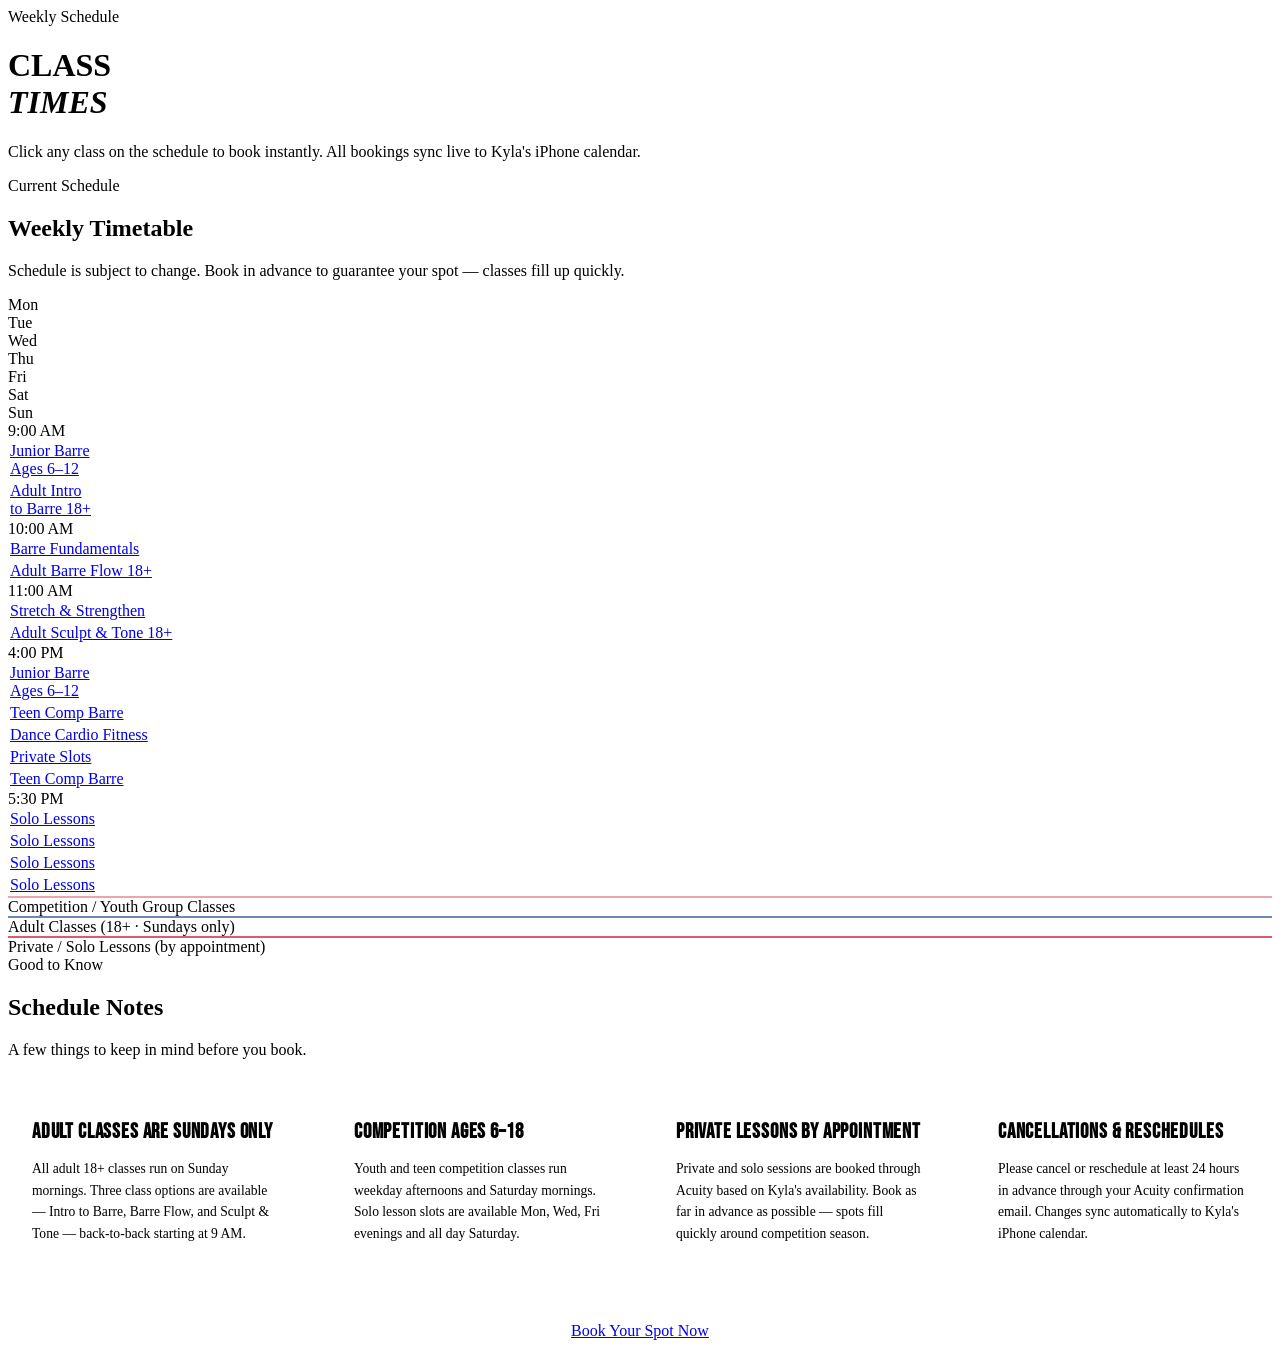
==== schedule.html @ 9740905f "Add files via upload" ====
<!DOCTYPE html>
<html lang="en">
<head>
<meta charset="UTF-8">
<meta name="viewport" content="width=device-width, initial-scale=1.0">
<title>Schedule – Kyla Chang Barre & Fitness</title>
<link href="https://fonts.googleapis.com/css2?family=Bebas+Neue&family=DM+Sans:opsz,wght@9..40,300;9..40,400;9..40,500&display=swap" rel="stylesheet">
<link rel="stylesheet" href="css/style.css">
<style>
  .page-hero { background: var(--navy); }
  #weekly { background: var(--navy-mid); }
  #notes  { background: var(--navy); }

  .notes-grid { display: grid; grid-template-columns: repeat(auto-fit, minmax(240px, 1fr)); gap: 1.5rem; }
  .note-card {
    border: 1px solid var(--border); border-radius: 4px;
    padding: 1.5rem; position: relative;
  }
  .note-card::before { content: ''; position: absolute; top: 0; left: 0; width: 3px; height: 100%; background: var(--red); }
  .note-card h3 { font-family: 'Bebas Neue', sans-serif; font-size: 1.3rem; letter-spacing: 0.04em; margin-bottom: 0.5rem; }
  .note-card p { font-size: 0.85rem; color: var(--muted); font-weight: 300; line-height: 1.6; }
</style>
</head>
<body>
<div id="site-nav"></div>
<main>

  <!-- PAGE HERO -->
  <div class="page-hero">
    <div class="page-hero-bg"></div>
    <div class="page-hero-content">
      <div class="page-hero-eyebrow">Weekly Schedule</div>
      <h1>CLASS<br><em>TIMES</em></h1>
      <p>Click any class on the schedule to book instantly. All bookings sync live to Kyla's iPhone calendar.</p>
    </div>
  </div>

  <!-- WEEKLY SCHEDULE -->
  <section id="weekly">
    <div class="section-label">Current Schedule</div>
    <h2>Weekly Timetable</h2>
    <p class="section-sub">Schedule is subject to change. Book in advance to guarantee your spot — classes fill up quickly.</p>

    <div style="overflow-x:auto;">
      <div class="schedule-grid">
        <!-- HEADER ROW -->
        <div class="sched-cell sched-header"></div>
        <div class="sched-cell sched-header">Mon</div>
        <div class="sched-cell sched-header">Tue</div>
        <div class="sched-cell sched-header">Wed</div>
        <div class="sched-cell sched-header">Thu</div>
        <div class="sched-cell sched-header">Fri</div>
        <div class="sched-cell sched-header">Sat</div>
        <div class="sched-cell sched-header" style="color:var(--red);">Sun</div>

        <!-- 9:00 AM -->
        <div class="sched-cell sched-time">9:00 AM</div>
        <div class="sched-cell sched-empty"></div>
        <div class="sched-cell sched-empty"></div>
        <div class="sched-cell sched-empty"></div>
        <div class="sched-cell sched-empty"></div>
        <div class="sched-cell sched-empty"></div>
        <div class="sched-cell" style="padding:2px;"><a class="sched-class" href="booking.html">Junior Barre<br>Ages 6–12</a></div>
        <div class="sched-cell" style="padding:2px;"><a class="sched-class adult" href="booking.html">Adult Intro<br>to Barre 18+</a></div>

        <!-- 10:00 AM -->
        <div class="sched-cell sched-time">10:00 AM</div>
        <div class="sched-cell sched-empty"></div>
        <div class="sched-cell sched-empty"></div>
        <div class="sched-cell sched-empty"></div>
        <div class="sched-cell sched-empty"></div>
        <div class="sched-cell sched-empty"></div>
        <div class="sched-cell" style="padding:2px;"><a class="sched-class" href="booking.html">Barre Fundamentals</a></div>
        <div class="sched-cell" style="padding:2px;"><a class="sched-class adult" href="booking.html">Adult Barre Flow 18+</a></div>

        <!-- 11:00 AM -->
        <div class="sched-cell sched-time">11:00 AM</div>
        <div class="sched-cell sched-empty"></div>
        <div class="sched-cell sched-empty"></div>
        <div class="sched-cell" style="padding:2px;"><a class="sched-class" href="booking.html">Stretch &amp; Strengthen</a></div>
        <div class="sched-cell sched-empty"></div>
        <div class="sched-cell sched-empty"></div>
        <div class="sched-cell sched-empty"></div>
        <div class="sched-cell" style="padding:2px;"><a class="sched-class adult" href="booking.html">Adult Sculpt &amp; Tone 18+</a></div>

        <!-- 4:00 PM -->
        <div class="sched-cell sched-time">4:00 PM</div>
        <div class="sched-cell" style="padding:2px;"><a class="sched-class" href="booking.html">Junior Barre<br>Ages 6–12</a></div>
        <div class="sched-cell" style="padding:2px;"><a class="sched-class" href="booking.html">Teen Comp Barre</a></div>
        <div class="sched-cell" style="padding:2px;"><a class="sched-class" href="booking.html">Dance Cardio Fitness</a></div>
        <div class="sched-cell" style="padding:2px;"><a class="sched-class private" href="booking.html">Private Slots</a></div>
        <div class="sched-cell" style="padding:2px;"><a class="sched-class" href="booking.html">Teen Comp Barre</a></div>
        <div class="sched-cell sched-empty"></div>
        <div class="sched-cell sched-empty"></div>

        <!-- 5:30 PM -->
        <div class="sched-cell sched-time">5:30 PM</div>
        <div class="sched-cell" style="padding:2px;"><a class="sched-class private" href="booking.html">Solo Lessons</a></div>
        <div class="sched-cell sched-empty"></div>
        <div class="sched-cell" style="padding:2px;"><a class="sched-class private" href="booking.html">Solo Lessons</a></div>
        <div class="sched-cell sched-empty"></div>
        <div class="sched-cell" style="padding:2px;"><a class="sched-class private" href="booking.html">Solo Lessons</a></div>
        <div class="sched-cell" style="padding:2px;"><a class="sched-class private" href="booking.html">Solo Lessons</a></div>
        <div class="sched-cell sched-empty"></div>
      </div>
    </div>

    <div class="schedule-legend">
      <div class="legend-item">
        <div class="legend-dot" style="background:rgba(200,16,46,0.1);border:1px solid rgba(200,16,46,0.3);"></div>
        Competition / Youth Group Classes
      </div>
      <div class="legend-item">
        <div class="legend-dot" style="background:rgba(30,53,96,0.6);border:1px solid rgba(100,140,200,0.4);"></div>
        Adult Classes (18+ · Sundays only)
      </div>
      <div class="legend-item">
        <div class="legend-dot" style="background:rgba(200,16,46,0.2);border:1px solid rgba(200,16,46,0.6);"></div>
        Private / Solo Lessons (by appointment)
      </div>
    </div>
  </section>

  <!-- NOTES -->
  <section id="notes">
    <div class="section-label">Good to Know</div>
    <h2>Schedule Notes</h2>
    <p class="section-sub">A few things to keep in mind before you book.</p>

    <div class="notes-grid">
      <div class="note-card">
        <h3>Adult Classes Are Sundays Only</h3>
        <p>All adult 18+ classes run on Sunday mornings. Three class options are available — Intro to Barre, Barre Flow, and Sculpt &amp; Tone — back-to-back starting at 9 AM.</p>
      </div>
      <div class="note-card">
        <h3>Competition Ages 6–18</h3>
        <p>Youth and teen competition classes run weekday afternoons and Saturday mornings. Solo lesson slots are available Mon, Wed, Fri evenings and all day Saturday.</p>
      </div>
      <div class="note-card">
        <h3>Private Lessons by Appointment</h3>
        <p>Private and solo sessions are booked through Acuity based on Kyla's availability. Book as far in advance as possible — spots fill quickly around competition season.</p>
      </div>
      <div class="note-card">
        <h3>Cancellations &amp; Reschedules</h3>
        <p>Please cancel or reschedule at least 24 hours in advance through your Acuity confirmation email. Changes sync automatically to Kyla's iPhone calendar.</p>
      </div>
    </div>

    <div style="margin-top:2.5rem;text-align:center;">
      <a href="booking.html" class="btn-primary">Book Your Spot Now</a>
    </div>
  </section>

</main>
<div id="site-footer"></div>
<script src="css/nav.js"></script>
</body>
</html>
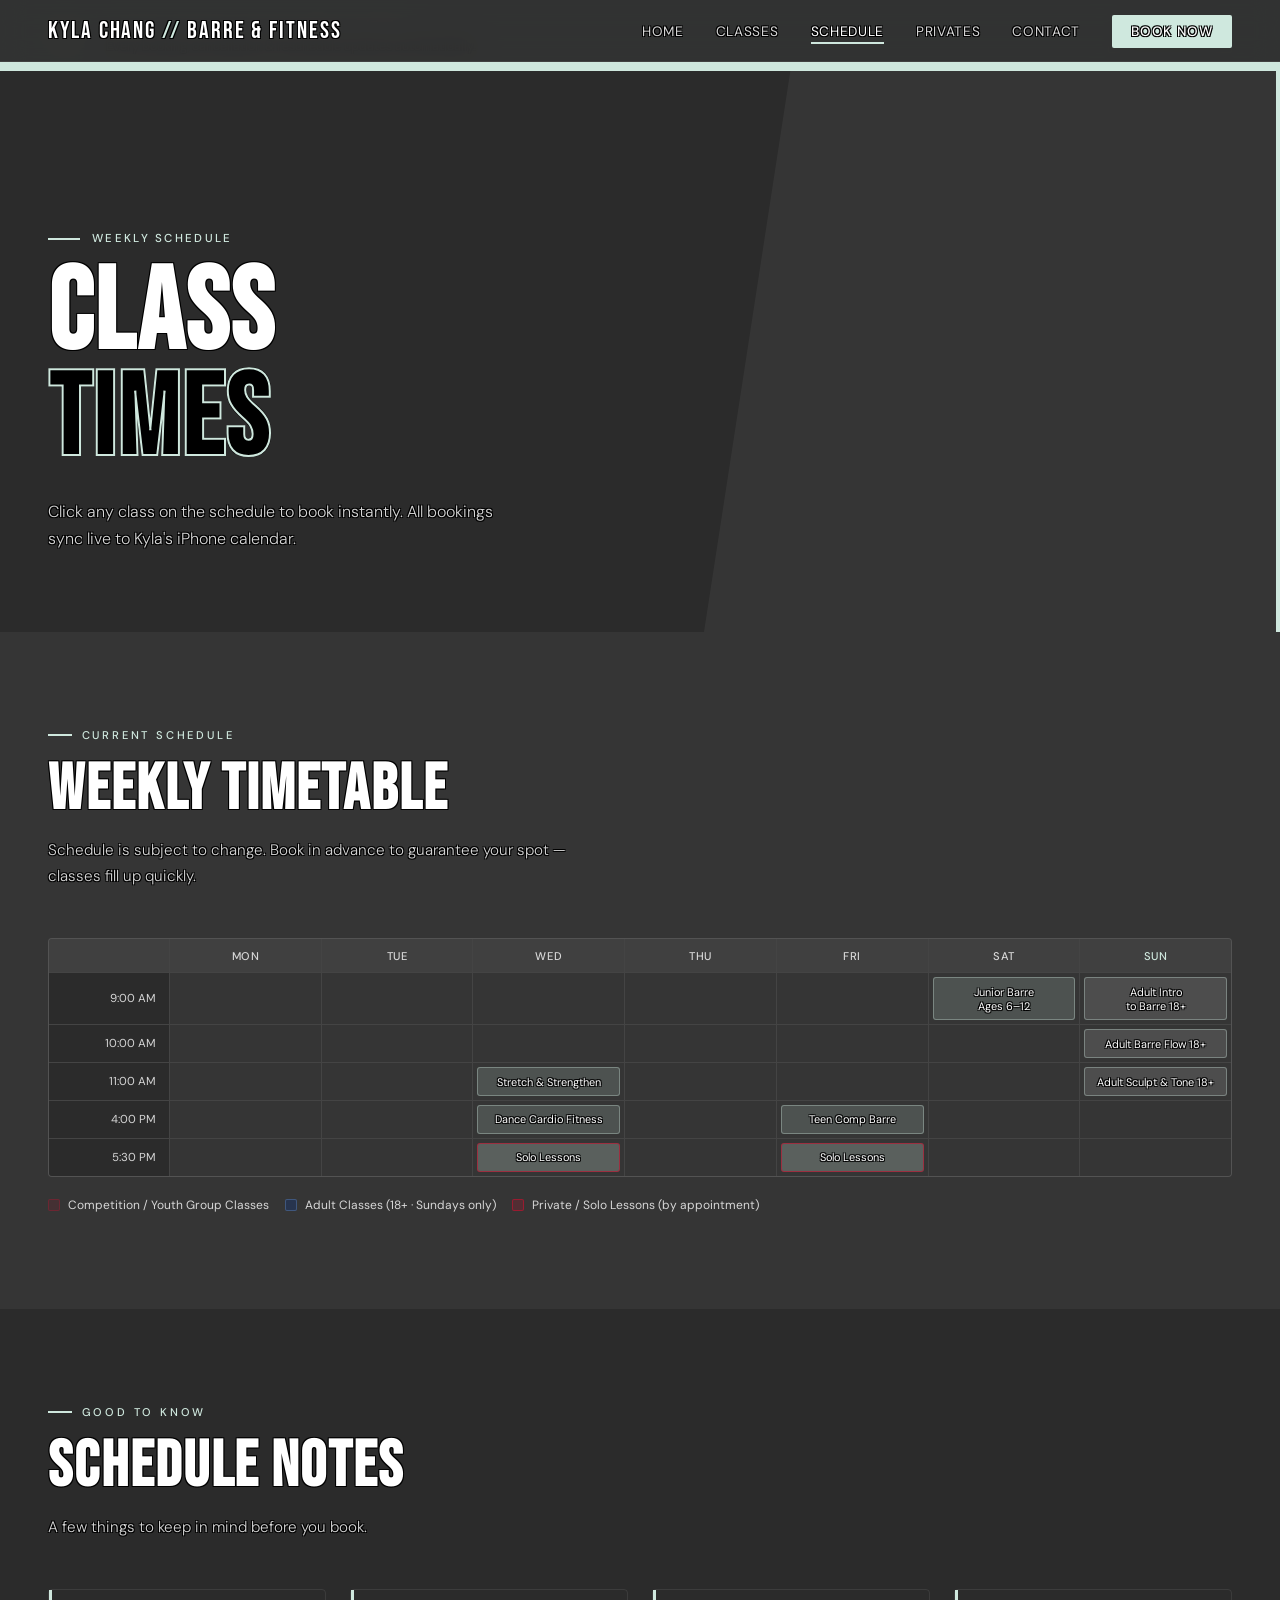
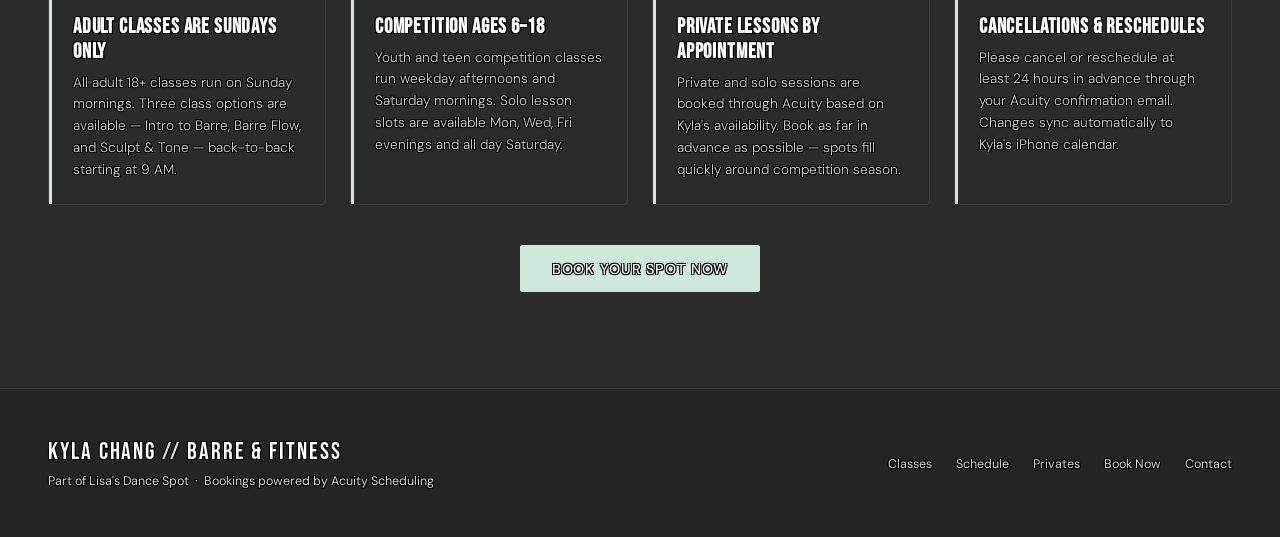
==== commit d1123fbd: "Update schedule.html" ====
--- a/schedule.html
+++ b/schedule.html
@@ -43,65 +43,84 @@
 
     <div style="overflow-x:auto;">
       <div class="schedule-grid">
-        <!-- HEADER ROW -->
-        <div class="sched-cell sched-header"></div>
-        <div class="sched-cell sched-header">Mon</div>
-        <div class="sched-cell sched-header">Tue</div>
-        <div class="sched-cell sched-header">Wed</div>
-        <div class="sched-cell sched-header">Thu</div>
-        <div class="sched-cell sched-header">Fri</div>
-        <div class="sched-cell sched-header">Sat</div>
-        <div class="sched-cell sched-header" style="color:var(--red);">Sun</div>
+  <!-- HEADER ROW -->
+  <div class="sched-cell sched-header"></div>
+  <div class="sched-cell sched-header">Mon</div>
+  <div class="sched-cell sched-header">Tue</div>
+  <div class="sched-cell sched-header">Wed</div>
+  <div class="sched-cell sched-header">Thu</div>
+  <div class="sched-cell sched-header">Fri</div>
+  <div class="sched-cell sched-header">Sat</div>
+  <div class="sched-cell sched-header" style="color:var(--red);">Sun</div>
 
-        <!-- 9:00 AM -->
-        <div class="sched-cell sched-time">9:00 AM</div>
-        <div class="sched-cell sched-empty"></div>
-        <div class="sched-cell sched-empty"></div>
-        <div class="sched-cell sched-empty"></div>
-        <div class="sched-cell sched-empty"></div>
-        <div class="sched-cell sched-empty"></div>
-        <div class="sched-cell" style="padding:2px;"><a class="sched-class" href="booking.html">Junior Barre<br>Ages 6–12</a></div>
-        <div class="sched-cell" style="padding:2px;"><a class="sched-class adult" href="booking.html">Adult Intro<br>to Barre 18+</a></div>
+  <!-- 9:00 AM -->
+  <div class="sched-cell sched-time">9:00 AM</div>
+  <div class="sched-cell sched-empty"></div>
+  <div class="sched-cell sched-empty"></div>
+  <div class="sched-cell sched-empty"></div>
+  <div class="sched-cell sched-empty"></div>
+  <div class="sched-cell sched-empty"></div>
+  <div class="sched-cell" style="padding:2px;">
+    <a class="sched-class" href="booking.html">Junior Barre<br>Ages 6–12</a>
+  </div>
+  <div class="sched-cell" style="padding:2px;">
+    <a class="sched-class adult" href="booking.html">Adult Intro<br>to Barre 18+</a>
+  </div>
 
-        <!-- 10:00 AM -->
-        <div class="sched-cell sched-time">10:00 AM</div>
-        <div class="sched-cell sched-empty"></div>
-        <div class="sched-cell sched-empty"></div>
-        <div class="sched-cell sched-empty"></div>
-        <div class="sched-cell sched-empty"></div>
-        <div class="sched-cell sched-empty"></div>
-        <div class="sched-cell" style="padding:2px;"><a class="sched-class" href="booking.html">Barre Fundamentals</a></div>
-        <div class="sched-cell" style="padding:2px;"><a class="sched-class adult" href="booking.html">Adult Barre Flow 18+</a></div>
+  <!-- 10:00 AM -->
+  <div class="sched-cell sched-time">10:00 AM</div>
+  <div class="sched-cell sched-empty"></div>
+  <div class="sched-cell sched-empty"></div>
+  <div class="sched-cell sched-empty"></div>
+  <div class="sched-cell sched-empty"></div>
+  <div class="sched-cell sched-empty"></div>
+  <div class="sched-cell sched-empty"></div>
+  <div class="sched-cell" style="padding:2px;">
+    <a class="sched-class adult" href="booking.html">Adult Barre Flow 18+</a>
+  </div>
 
-        <!-- 11:00 AM -->
-        <div class="sched-cell sched-time">11:00 AM</div>
-        <div class="sched-cell sched-empty"></div>
-        <div class="sched-cell sched-empty"></div>
-        <div class="sched-cell" style="padding:2px;"><a class="sched-class" href="booking.html">Stretch &amp; Strengthen</a></div>
-        <div class="sched-cell sched-empty"></div>
-        <div class="sched-cell sched-empty"></div>
-        <div class="sched-cell sched-empty"></div>
-        <div class="sched-cell" style="padding:2px;"><a class="sched-class adult" href="booking.html">Adult Sculpt &amp; Tone 18+</a></div>
+  <!-- 11:00 AM -->
+  <div class="sched-cell sched-time">11:00 AM</div>
+  <div class="sched-cell sched-empty"></div>
+  <div class="sched-cell sched-empty"></div>
+  <div class="sched-cell" style="padding:2px;">
+    <a class="sched-class" href="booking.html">Stretch &amp; Strengthen</a>
+  </div>
+  <div class="sched-cell sched-empty"></div>
+  <div class="sched-cell sched-empty"></div>
+  <div class="sched-cell sched-empty"></div>
+  <div class="sched-cell" style="padding:2px;">
+    <a class="sched-class adult" href="booking.html">Adult Sculpt &amp; Tone 18+</a>
+  </div>
 
-        <!-- 4:00 PM -->
-        <div class="sched-cell sched-time">4:00 PM</div>
-        <div class="sched-cell" style="padding:2px;"><a class="sched-class" href="booking.html">Junior Barre<br>Ages 6–12</a></div>
-        <div class="sched-cell" style="padding:2px;"><a class="sched-class" href="booking.html">Teen Comp Barre</a></div>
-        <div class="sched-cell" style="padding:2px;"><a class="sched-class" href="booking.html">Dance Cardio Fitness</a></div>
-        <div class="sched-cell" style="padding:2px;"><a class="sched-class private" href="booking.html">Private Slots</a></div>
-        <div class="sched-cell" style="padding:2px;"><a class="sched-class" href="booking.html">Teen Comp Barre</a></div>
-        <div class="sched-cell sched-empty"></div>
-        <div class="sched-cell sched-empty"></div>
+  <!-- 4:00 PM -->
+  <div class="sched-cell sched-time">4:00 PM</div>
+  <div class="sched-cell sched-empty"></div>
+  <div class="sched-cell sched-empty"></div>
+  <div class="sched-cell" style="padding:2px;">
+    <a class="sched-class" href="booking.html">Dance Cardio Fitness</a>
+  </div>
+  <div class="sched-cell sched-empty"></div>
+  <div class="sched-cell" style="padding:2px;">
+    <a class="sched-class" href="booking.html">Teen Comp Barre</a>
+  </div>
+  <div class="sched-cell sched-empty"></div>
+  <div class="sched-cell sched-empty"></div>
 
-        <!-- 5:30 PM -->
-        <div class="sched-cell sched-time">5:30 PM</div>
-        <div class="sched-cell" style="padding:2px;"><a class="sched-class private" href="booking.html">Solo Lessons</a></div>
-        <div class="sched-cell sched-empty"></div>
-        <div class="sched-cell" style="padding:2px;"><a class="sched-class private" href="booking.html">Solo Lessons</a></div>
-        <div class="sched-cell sched-empty"></div>
-        <div class="sched-cell" style="padding:2px;"><a class="sched-class private" href="booking.html">Solo Lessons</a></div>
-        <div class="sched-cell" style="padding:2px;"><a class="sched-class private" href="booking.html">Solo Lessons</a></div>
-        <div class="sched-cell sched-empty"></div>
+  <!-- 5:30 PM -->
+  <div class="sched-cell sched-time">5:30 PM</div>
+  <div class="sched-cell sched-empty"></div>
+  <div class="sched-cell sched-empty"></div>
+  <div class="sched-cell" style="padding:2px;">
+    <a class="sched-class private" href="booking.html">Solo Lessons</a>
+  </div>
+  <div class="sched-cell sched-empty"></div>
+  <div class="sched-cell" style="padding:2px;">
+    <a class="sched-class private" href="booking.html">Solo Lessons</a>
+  </div>
+  <div class="sched-cell sched-empty"></div>
+  <div class="sched-cell sched-empty"></div>
+</div>
       </div>
     </div>
 
--- a/css/style.css
+++ b/css/style.css
@@ -0,0 +1,352 @@
+/* ============================================
+   KYLA CHANG – BARRE & FITNESS
+   Global Stylesheet new 2
+   ============================================ */
+
+*, *::before, *::after { box-sizing: border-box; margin: 0; padding: 0; }
+
+:root {
+  --navy: #2b2b2b;
+  --navy-mid: #353535;
+  --navy-light: #404040;
+  --red: #cfe8de;
+  --red-light: #e2f3ec;
+  --white: #ffffff;
+  --muted: #d7d7d7;
+  --border: rgba(255,255,255,0.08);
+  --border-red: rgba(207,232,222,0.35);
+}
+
+html { scroll-behavior: smooth; }
+
+body {
+  font-family: 'DM Sans', sans-serif;
+  background: var(--navy);
+  color: var(--white);
+  overflow-x: hidden;
+  min-height: 100vh;
+  display: flex;
+  flex-direction: column;
+}
+
+main { flex: 1; }
+
+/* ── TYPOGRAPHY ── */
+h1 {
+  font-family: 'Bebas Neue', sans-serif;
+  font-size: clamp(4rem, 9vw, 7.5rem);
+  line-height: 0.92;
+  letter-spacing: 0.02em;
+  margin-bottom: 1.5rem;
+}
+h1 em { font-style: normal; color: transparent; -webkit-text-stroke: 2px var(--red); }
+
+h2 {
+  font-family: 'Bebas Neue', sans-serif;
+  font-size: clamp(2.5rem, 5vw, 4rem);
+  letter-spacing: 0.03em;
+  line-height: 1;
+  margin-bottom: 1rem;
+}
+
+h3 {
+  font-family: 'Bebas Neue', sans-serif;
+  font-size: 1.5rem;
+  letter-spacing: 0.04em;
+  margin-bottom: 0.5rem;
+}
+
+/* ── BUTTONS ── */
+.btn-primary {
+  background: var(--red);
+  color: var(--white);
+  padding: 0.9rem 2rem;
+  border: none; border-radius: 2px;
+  font-family: 'DM Sans', sans-serif;
+  font-size: 0.9rem; font-weight: 500;
+  letter-spacing: 0.06em; text-transform: uppercase;
+  text-decoration: none; cursor: pointer;
+  transition: background 0.2s, transform 0.15s;
+  display: inline-block;
+}
+.btn-primary:hover { background: var(--red-light); transform: translateY(-1px); }
+.btn-primary.sm { font-size: 0.75rem; padding: 0.6rem 1.2rem; }
+
+.btn-outline {
+  background: transparent; color: var(--white);
+  padding: 0.9rem 2rem;
+  border: 1px solid rgba(255,255,255,0.25); border-radius: 2px;
+  font-family: 'DM Sans', sans-serif;
+  font-size: 0.9rem; font-weight: 400;
+  letter-spacing: 0.06em; text-transform: uppercase;
+  text-decoration: none; cursor: pointer;
+  transition: border-color 0.2s, background 0.2s;
+  display: inline-block;
+}
+.btn-outline:hover { border-color: var(--white); background: rgba(255,255,255,0.05); }
+.btn-outline.sm { font-size: 0.75rem; padding: 0.5rem 1.2rem; }
+
+/* ── NAV ── */
+nav {
+  position: fixed; top: 0; left: 0; right: 0; z-index: 100;
+  display: flex; align-items: center; justify-content: space-between;
+  padding: 1rem 3rem;
+  background: rgba(43,43,43,0.96);
+  backdrop-filter: blur(12px);
+  border-bottom: 1px solid var(--border);
+}
+
+.nav-logo {
+  font-family: 'Bebas Neue', sans-serif;
+  font-size: 1.5rem; letter-spacing: 0.08em;
+  color: var(--white); text-decoration: none;
+}
+.nav-logo span { color: var(--red); }
+
+.nav-links { display: flex; gap: 2rem; list-style: none; }
+
+.nav-links a {
+  color: var(--muted); text-decoration: none;
+  font-size: 0.85rem; font-weight: 400;
+  letter-spacing: 0.05em; text-transform: uppercase;
+  transition: color 0.2s;
+}
+.nav-links a:hover,
+.nav-links a.active { color: var(--white); }
+.nav-links a.active { border-bottom: 2px solid var(--red); padding-bottom: 2px; }
+
+.nav-cta {
+  background: var(--red) !important;
+  color: var(--white) !important;
+  padding: 0.5rem 1.2rem;
+  border-radius: 2px; font-weight: 500 !important;
+}
+.nav-cta:hover { background: var(--red-light) !important; border-bottom: none !important; }
+
+.nav-mobile-toggle {
+  display: none; background: none; border: none;
+  color: var(--white); font-size: 1.4rem; cursor: pointer;
+}
+
+/* ── SYNC BANNER ── */
+.sync-banner {
+  background: var(--red);
+  padding: 1rem 3rem;
+  display: flex; align-items: center; gap: 1.5rem; flex-wrap: wrap;
+}
+.sync-icon {
+  width: 34px; height: 34px;
+  background: rgba(255,255,255,0.2); border-radius: 50%;
+  display: flex; align-items: center; justify-content: center; flex-shrink: 0;
+}
+.sync-text { flex: 1; }
+.sync-text strong { font-size: 0.88rem; font-weight: 500; display: block; }
+.sync-text span { font-size: 0.78rem; opacity: 0.85; }
+
+/* ── SECTION LAYOUT ── */
+section { padding: 6rem 3rem; }
+
+.section-label {
+  font-size: 0.7rem; font-weight: 500;
+  letter-spacing: 0.25em; text-transform: uppercase;
+  color: var(--red); margin-bottom: 1rem;
+  display: flex; align-items: center; gap: 0.6rem;
+}
+.section-label::before { content: ''; width: 24px; height: 2px; background: var(--red); }
+
+.section-sub {
+  font-size: 0.95rem; color: var(--muted);
+  font-weight: 300; line-height: 1.7;
+  max-width: 520px; margin-bottom: 3rem;
+}
+
+/* ── CLASS CARDS ── */
+.cards-grid { display: grid; grid-template-columns: repeat(auto-fit, minmax(260px, 1fr)); gap: 1.5rem; }
+
+.class-card {
+  background: var(--navy);
+  border: 1px solid var(--border); border-radius: 4px;
+  padding: 1.75rem; position: relative; overflow: hidden;
+  transition: border-color 0.2s, transform 0.2s;
+  display: flex; flex-direction: column;
+}
+.class-card:hover { border-color: var(--red); transform: translateY(-3px); }
+.class-card::before {
+  content: ''; position: absolute; top: 0; left: 0;
+  width: 3px; height: 100%; background: var(--red);
+}
+
+.class-tag {
+  display: inline-block; align-self: flex-start;
+  font-size: 0.65rem; font-weight: 500;
+  letter-spacing: 0.15em; text-transform: uppercase;
+  color: var(--red); background: rgba(207,232,222,0.16);
+  padding: 0.25rem 0.6rem; border-radius: 2px; margin-bottom: 1rem;
+}
+
+.class-card p {
+  font-size: 0.85rem; color: var(--muted);
+  font-weight: 300; line-height: 1.6;
+  margin-bottom: 1.25rem; flex: 1;
+}
+
+.class-meta {
+  display: flex; gap: 1rem; flex-wrap: wrap;
+  font-size: 0.75rem; color: var(--muted);
+  border-top: 1px solid var(--border); padding-top: 1rem;
+}
+
+/* ── SCHEDULE GRID ── */
+.schedule-grid {
+  display: grid;
+  grid-template-columns: 120px repeat(7, 1fr);
+  gap: 1px; background: var(--border);
+  border: 1px solid var(--border); border-radius: 4px;
+  overflow: hidden; font-size: 0.78rem; min-width: 600px;
+}
+.sched-cell { background: var(--navy-mid); padding: 0.6rem 0.5rem; text-align: center; }
+.sched-header {
+  background: var(--navy-light); font-weight: 500;
+  letter-spacing: 0.05em; text-transform: uppercase;
+  font-size: 0.7rem; color: var(--muted);
+}
+.sched-time {
+  background: var(--navy); color: var(--muted); font-size: 0.72rem;
+  display: flex; align-items: center; justify-content: flex-end; padding-right: 0.8rem;
+}
+.sched-class {
+  background: rgba(207,232,222,0.16); border: 1px solid var(--border-red);
+  border-radius: 3px; color: var(--white); font-size: 0.68rem;
+  padding: 0.4rem 0.3rem; line-height: 1.3; cursor: pointer;
+  transition: background 0.15s; margin: 2px; display: block; text-decoration: none;
+}
+.sched-class:hover { background: rgba(207,232,222,0.24); color: var(--white); }
+.sched-class.adult { background: rgba(80,80,80,0.9); border-color: rgba(207,232,222,0.35); }
+.sched-class.private { background: rgba(207,232,222,0.24); border-color: rgba(200,16,46,0.6); }
+.sched-empty { background: var(--navy-mid); }
+
+.schedule-legend { display: flex; gap: 1rem; margin-top: 1.25rem; flex-wrap: wrap; }
+.legend-item { display: flex; align-items: center; gap: 0.5rem; font-size: 0.75rem; color: var(--muted); }
+.legend-dot { width: 12px; height: 12px; border-radius: 2px; }
+
+/* ── PRIVATE CARDS ── */
+.private-card { border: 1px solid var(--border); border-radius: 4px; overflow: hidden; }
+.private-card-head {
+  background: var(--navy-light); padding: 1.25rem 1.5rem;
+  display: flex; align-items: center; gap: 1rem;
+}
+.private-num { font-family: 'Bebas Neue', sans-serif; font-size: 2.2rem; color: var(--red); line-height: 1; min-width: 48px; }
+.private-card-head p { font-size: 0.75rem; color: var(--muted); margin-top: 0.15rem; }
+.private-card-body { background: var(--navy-mid); padding: 1.25rem 1.5rem; }
+.private-card-body ul { list-style: none; display: flex; flex-direction: column; gap: 0.5rem; margin-bottom: 1.25rem; }
+.private-card-body li { font-size: 0.82rem; color: var(--muted); padding-left: 1rem; position: relative; }
+.private-card-body li::before { content: '—'; color: var(--red); position: absolute; left: 0; }
+
+/* ── FOOTER ── */
+footer {
+  background: #242424; padding: 3rem;
+  display: flex; align-items: center; justify-content: space-between;
+  flex-wrap: wrap; gap: 1.5rem;
+  border-top: 1px solid var(--border);
+}
+.footer-brand p { font-size: 0.78rem; color: var(--muted); margin-top: 0.4rem; }
+.footer-links { display: flex; gap: 1.5rem; list-style: none; }
+.footer-links a { font-size: 0.78rem; color: var(--muted); text-decoration: none; transition: color 0.2s; }
+.footer-links a:hover { color: var(--white); }
+
+/* ── PAGE HERO (inner pages) ── */
+.page-hero {
+  padding: 10rem 3rem 5rem;
+  position: relative; overflow: hidden;
+}
+.page-hero::after {
+  content: ''; position: absolute; top: 0; right: 0;
+  width: 4px; height: 100%; background: var(--red);
+}
+.page-hero-bg {
+  position: absolute; top: 0; right: 0;
+  width: 45%; height: 100%;
+  background: var(--navy-light);
+  clip-path: polygon(15% 0, 100% 0, 100% 100%, 0% 100%);
+  opacity: 0.5; z-index: 0;
+}
+.page-hero-content { position: relative; z-index: 1; max-width: 700px; }
+.page-hero-eyebrow {
+  font-size: 0.72rem; font-weight: 500;
+  letter-spacing: 0.2em; text-transform: uppercase;
+  color: var(--red); margin-bottom: 1rem;
+  display: flex; align-items: center; gap: 0.75rem;
+}
+.page-hero-eyebrow::before { content: ''; width: 32px; height: 2px; background: var(--red); }
+.page-hero p { font-size: 1rem; color: var(--muted); font-weight: 300; line-height: 1.7; max-width: 480px; margin-top: 1rem; }
+
+/* ── INFO ICON LIST ── */
+.info-list { list-style: none; display: flex; flex-direction: column; gap: 1rem; margin-top: 2rem; }
+.info-list li { display: flex; align-items: flex-start; gap: 0.75rem; font-size: 0.9rem; color: var(--muted); line-height: 1.6; }
+.info-icon {
+  width: 28px; height: 28px;
+  background: rgba(207,232,222,0.18); border: 1px solid var(--border-red);
+  border-radius: 2px; display: flex; align-items: center; justify-content: center;
+  flex-shrink: 0; margin-top: 2px;
+}
+.info-icon svg { width: 14px; height: 14px; fill: var(--red); }
+
+/* ── TABS ── */
+.tabs { display: flex; gap: 0; margin-bottom: 3rem; border-bottom: 1px solid var(--border); overflow-x: auto; }
+.tab {
+  padding: 0.8rem 1.5rem; font-size: 0.8rem; font-weight: 500;
+  letter-spacing: 0.08em; text-transform: uppercase; color: var(--muted);
+  cursor: pointer; border-bottom: 2px solid transparent; margin-bottom: -1px;
+  transition: color 0.2s, border-color 0.2s;
+  background: none; border-top: none; border-left: none; border-right: none;
+  font-family: 'DM Sans', sans-serif; white-space: nowrap;
+}
+.tab.active { color: var(--white); border-bottom-color: var(--red); }
+.tab:hover { color: var(--white); }
+.tab-panel { display: none; }
+.tab-panel.active { display: grid; grid-template-columns: repeat(auto-fit, minmax(260px, 1fr)); gap: 1.5rem; }
+
+/* ── CONTACT FORM ── */
+.contact-form { display: flex; flex-direction: column; gap: 1.25rem; }
+.form-row { display: grid; grid-template-columns: 1fr 1fr; gap: 1.25rem; }
+.form-group { display: flex; flex-direction: column; gap: 0.4rem; }
+.form-group label { font-size: 0.75rem; font-weight: 500; letter-spacing: 0.1em; text-transform: uppercase; color: var(--muted); }
+.form-group input,
+.form-group select,
+.form-group textarea {
+  background: var(--navy); border: 1px solid var(--border);
+  border-radius: 2px; color: var(--white);
+  font-family: 'DM Sans', sans-serif; font-size: 0.9rem;
+  padding: 0.75rem 1rem; transition: border-color 0.2s; outline: none;
+}
+.form-group input:focus,
+.form-group select:focus,
+.form-group textarea:focus { border-color: var(--red); }
+.form-group select option { background: var(--navy-mid); }
+.form-group textarea { resize: vertical; min-height: 120px; }
+
+/* ── UTILITIES ── */
+.bg-navy-mid { background: var(--navy-mid); }
+.bg-navy { background: var(--navy); }
+.text-red { color: var(--red); }
+.mt-1 { margin-top: 1rem; }
+.mt-2 { margin-top: 2rem; }
+
+/* ── RESPONSIVE ── */
+@media (max-width: 768px) {
+  nav { padding: 1rem 1.5rem; }
+  .nav-links {
+    display: none; flex-direction: column;
+    position: absolute; top: 60px; left: 0; right: 0;
+    background: rgba(10,22,40,0.98); padding: 1.5rem; gap: 1rem;
+  }
+  .nav-links.open { display: flex; }
+  .nav-mobile-toggle { display: block; }
+  section { padding: 4rem 1.5rem; }
+  .page-hero { padding: 8rem 1.5rem 4rem; }
+  .sync-banner { padding: 1rem 1.5rem; }
+  footer { padding: 2rem 1.5rem; flex-direction: column; align-items: flex-start; }
+  .form-row { grid-template-columns: 1fr; }
+  h1 { font-size: clamp(3rem, 12vw, 5rem); }
+}
+h1,h2,h3,p,span,a,li,label,button,input,textarea,select{color:#fff;text-shadow:-1px -1px 0 #000,1px -1px 0 #000,-1px 1px 0 #000,1px 1px 0 #000;}
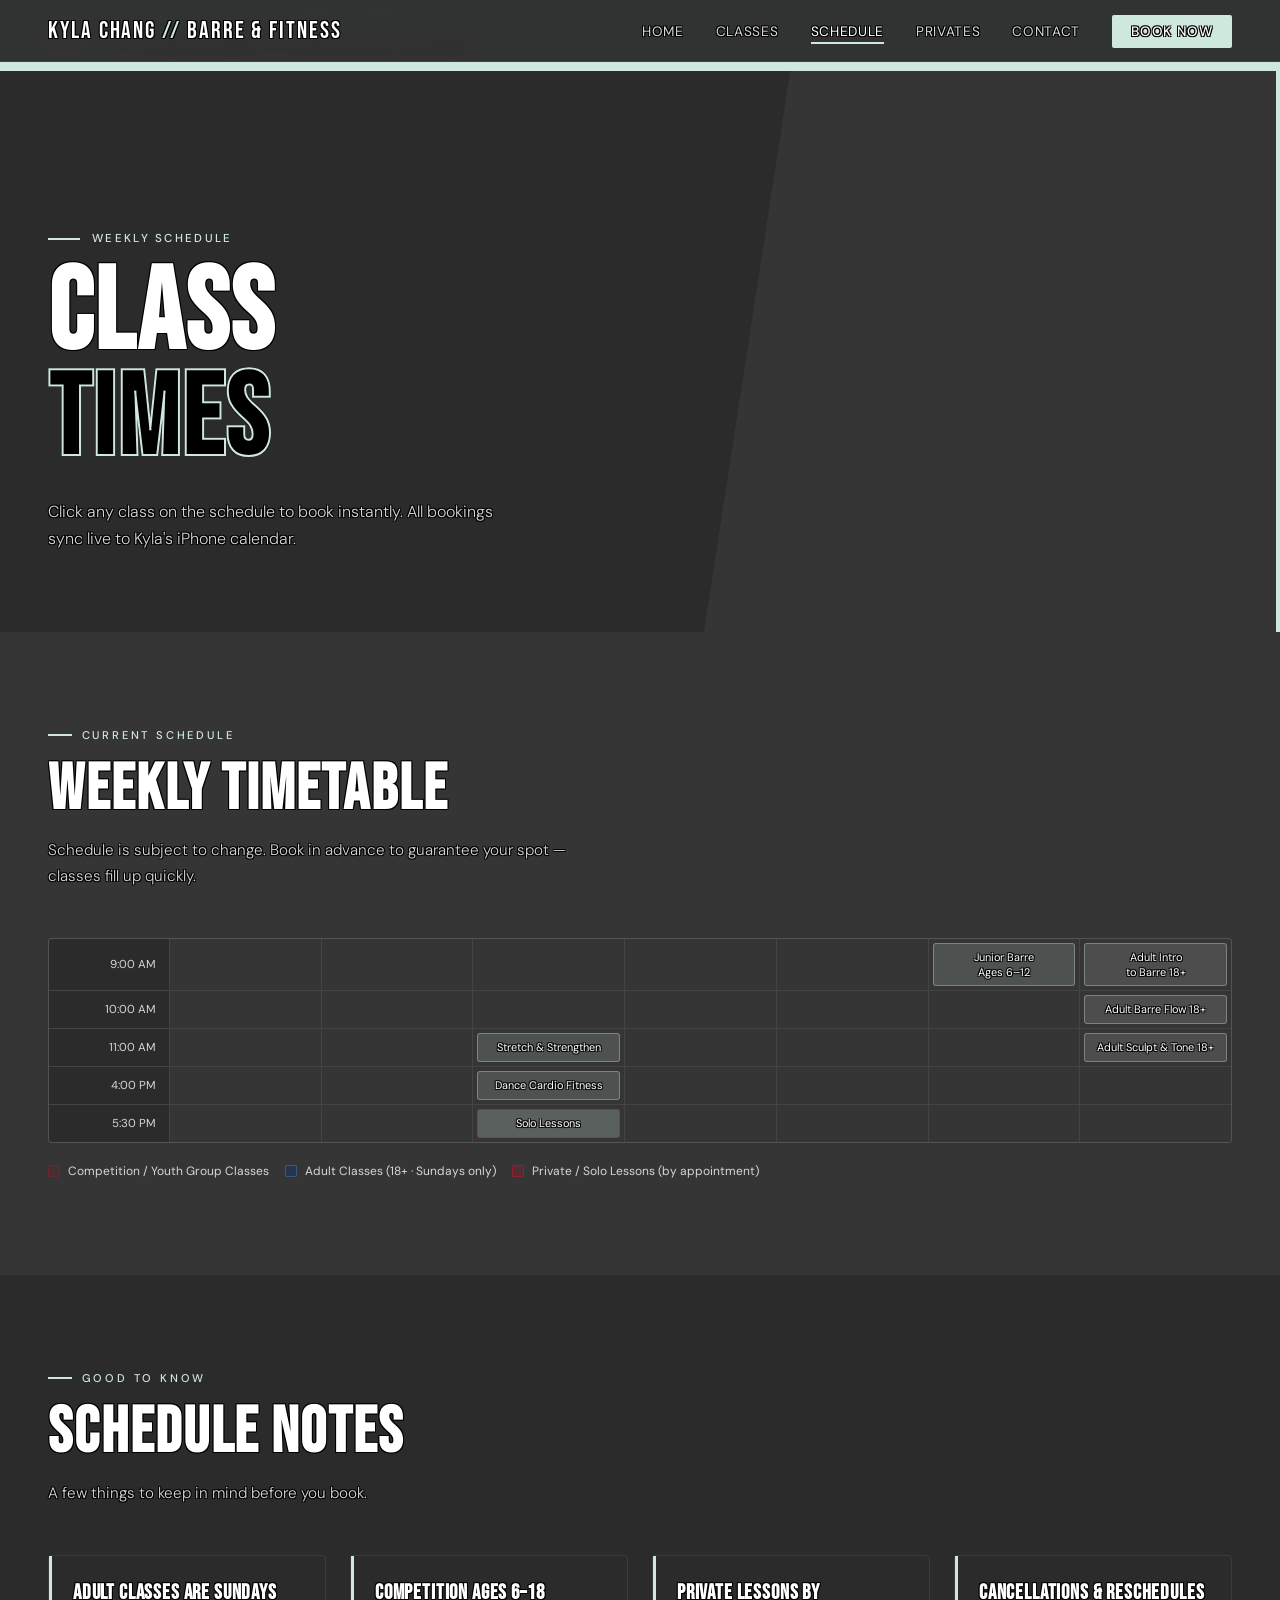
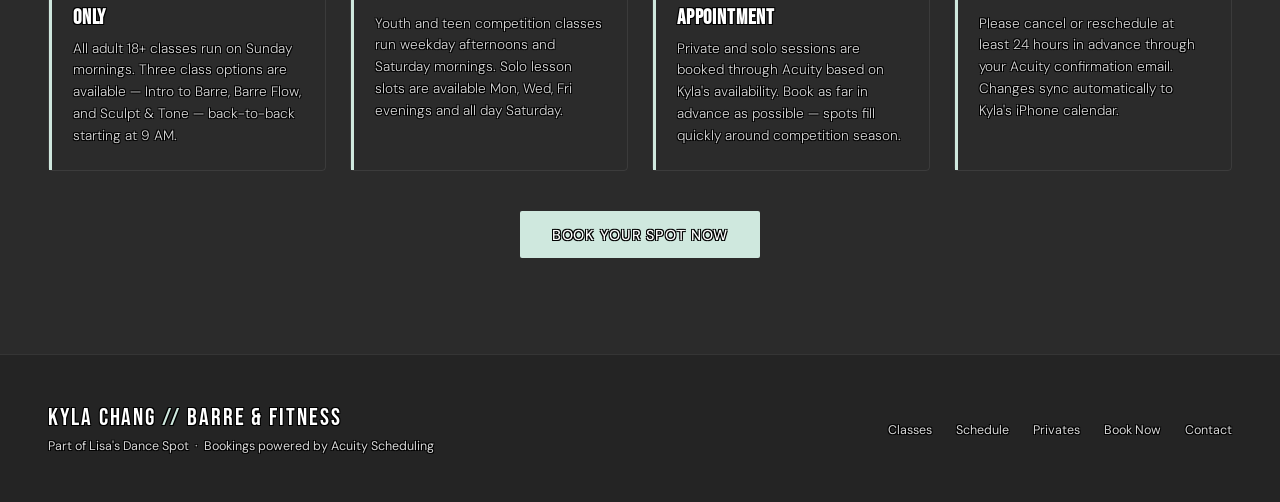
==== commit 01c4bae3: "Update schedule.html" ====
--- a/schedule.html
+++ b/schedule.html
@@ -44,82 +44,54 @@
     <div style="overflow-x:auto;">
       <div class="schedule-grid">
   <!-- HEADER ROW -->
-  <div class="sched-cell sched-header"></div>
-  <div class="sched-cell sched-header">Mon</div>
-  <div class="sched-cell sched-header">Tue</div>
-  <div class="sched-cell sched-header">Wed</div>
-  <div class="sched-cell sched-header">Thu</div>
-  <div class="sched-cell sched-header">Fri</div>
-  <div class="sched-cell sched-header">Sat</div>
-  <div class="sched-cell sched-header" style="color:var(--red);">Sun</div>
+<div class="sched-cell sched-time">9:00 AM</div>
+<div class="sched-cell sched-empty"></div>
+<div class="sched-cell sched-empty"></div>
+<div class="sched-cell sched-empty"></div>
+<div class="sched-cell sched-empty"></div>
+<div class="sched-cell sched-empty"></div>
+<div class="sched-cell" style="padding:2px;"><a class="sched-class" href="booking.html">Junior Barre<br>Ages 6–12</a></div>
+<div class="sched-cell" style="padding:2px;"><a class="sched-class adult" href="booking.html">Adult Intro<br>to Barre 18+</a></div>
 
-  <!-- 9:00 AM -->
-  <div class="sched-cell sched-time">9:00 AM</div>
-  <div class="sched-cell sched-empty"></div>
-  <div class="sched-cell sched-empty"></div>
-  <div class="sched-cell sched-empty"></div>
-  <div class="sched-cell sched-empty"></div>
-  <div class="sched-cell sched-empty"></div>
-  <div class="sched-cell" style="padding:2px;">
-    <a class="sched-class" href="booking.html">Junior Barre<br>Ages 6–12</a>
-  </div>
-  <div class="sched-cell" style="padding:2px;">
-    <a class="sched-class adult" href="booking.html">Adult Intro<br>to Barre 18+</a>
-  </div>
+<!-- 10:00 AM -->
+<div class="sched-cell sched-time">10:00 AM</div>
+<div class="sched-cell sched-empty"></div>
+<div class="sched-cell sched-empty"></div>
+<div class="sched-cell sched-empty"></div>
+<div class="sched-cell sched-empty"></div>
+<div class="sched-cell sched-empty"></div>
+<div class="sched-cell sched-empty"></div>
+<div class="sched-cell" style="padding:2px;"><a class="sched-class adult" href="booking.html">Adult Barre Flow 18+</a></div>
 
-  <!-- 10:00 AM -->
-  <div class="sched-cell sched-time">10:00 AM</div>
-  <div class="sched-cell sched-empty"></div>
-  <div class="sched-cell sched-empty"></div>
-  <div class="sched-cell sched-empty"></div>
-  <div class="sched-cell sched-empty"></div>
-  <div class="sched-cell sched-empty"></div>
-  <div class="sched-cell sched-empty"></div>
-  <div class="sched-cell" style="padding:2px;">
-    <a class="sched-class adult" href="booking.html">Adult Barre Flow 18+</a>
-  </div>
+<!-- 11:00 AM -->
+<div class="sched-cell sched-time">11:00 AM</div>
+<div class="sched-cell sched-empty"></div>
+<div class="sched-cell sched-empty"></div>
+<div class="sched-cell" style="padding:2px;"><a class="sched-class" href="booking.html">Stretch &amp; Strengthen</a></div>
+<div class="sched-cell sched-empty"></div>
+<div class="sched-cell sched-empty"></div>
+<div class="sched-cell sched-empty"></div>
+<div class="sched-cell" style="padding:2px;"><a class="sched-class adult" href="booking.html">Adult Sculpt &amp; Tone 18+</a></div>
 
-  <!-- 11:00 AM -->
-  <div class="sched-cell sched-time">11:00 AM</div>
-  <div class="sched-cell sched-empty"></div>
-  <div class="sched-cell sched-empty"></div>
-  <div class="sched-cell" style="padding:2px;">
-    <a class="sched-class" href="booking.html">Stretch &amp; Strengthen</a>
-  </div>
-  <div class="sched-cell sched-empty"></div>
-  <div class="sched-cell sched-empty"></div>
-  <div class="sched-cell sched-empty"></div>
-  <div class="sched-cell" style="padding:2px;">
-    <a class="sched-class adult" href="booking.html">Adult Sculpt &amp; Tone 18+</a>
-  </div>
+<!-- 4:00 PM -->
+<div class="sched-cell sched-time">4:00 PM</div>
+<div class="sched-cell sched-empty"></div>
+<div class="sched-cell sched-empty"></div>
+<div class="sched-cell" style="padding:2px;"><a class="sched-class" href="booking.html">Dance Cardio Fitness</a></div>
+<div class="sched-cell sched-empty"></div>
+<div class="sched-cell sched-empty"></div>
+<div class="sched-cell sched-empty"></div>
+<div class="sched-cell sched-empty"></div>
 
-  <!-- 4:00 PM -->
-  <div class="sched-cell sched-time">4:00 PM</div>
-  <div class="sched-cell sched-empty"></div>
-  <div class="sched-cell sched-empty"></div>
-  <div class="sched-cell" style="padding:2px;">
-    <a class="sched-class" href="booking.html">Dance Cardio Fitness</a>
-  </div>
-  <div class="sched-cell sched-empty"></div>
-  <div class="sched-cell" style="padding:2px;">
-    <a class="sched-class" href="booking.html">Teen Comp Barre</a>
-  </div>
-  <div class="sched-cell sched-empty"></div>
-  <div class="sched-cell sched-empty"></div>
-
-  <!-- 5:30 PM -->
-  <div class="sched-cell sched-time">5:30 PM</div>
-  <div class="sched-cell sched-empty"></div>
-  <div class="sched-cell sched-empty"></div>
-  <div class="sched-cell" style="padding:2px;">
-    <a class="sched-class private" href="booking.html">Solo Lessons</a>
-  </div>
-  <div class="sched-cell sched-empty"></div>
-  <div class="sched-cell" style="padding:2px;">
-    <a class="sched-class private" href="booking.html">Solo Lessons</a>
-  </div>
-  <div class="sched-cell sched-empty"></div>
-  <div class="sched-cell sched-empty"></div>
+<!-- 5:30 PM -->
+<div class="sched-cell sched-time">5:30 PM</div>
+<div class="sched-cell sched-empty"></div>
+<div class="sched-cell sched-empty"></div>
+<div class="sched-cell" style="padding:2px;"><a class="sched-class private" href="booking.html">Solo Lessons</a></div>
+<div class="sched-cell sched-empty"></div>
+<div class="sched-cell sched-empty"></div>
+<div class="sched-cell sched-empty"></div>
+<div class="sched-cell sched-empty"></div>
 </div>
       </div>
     </div>
